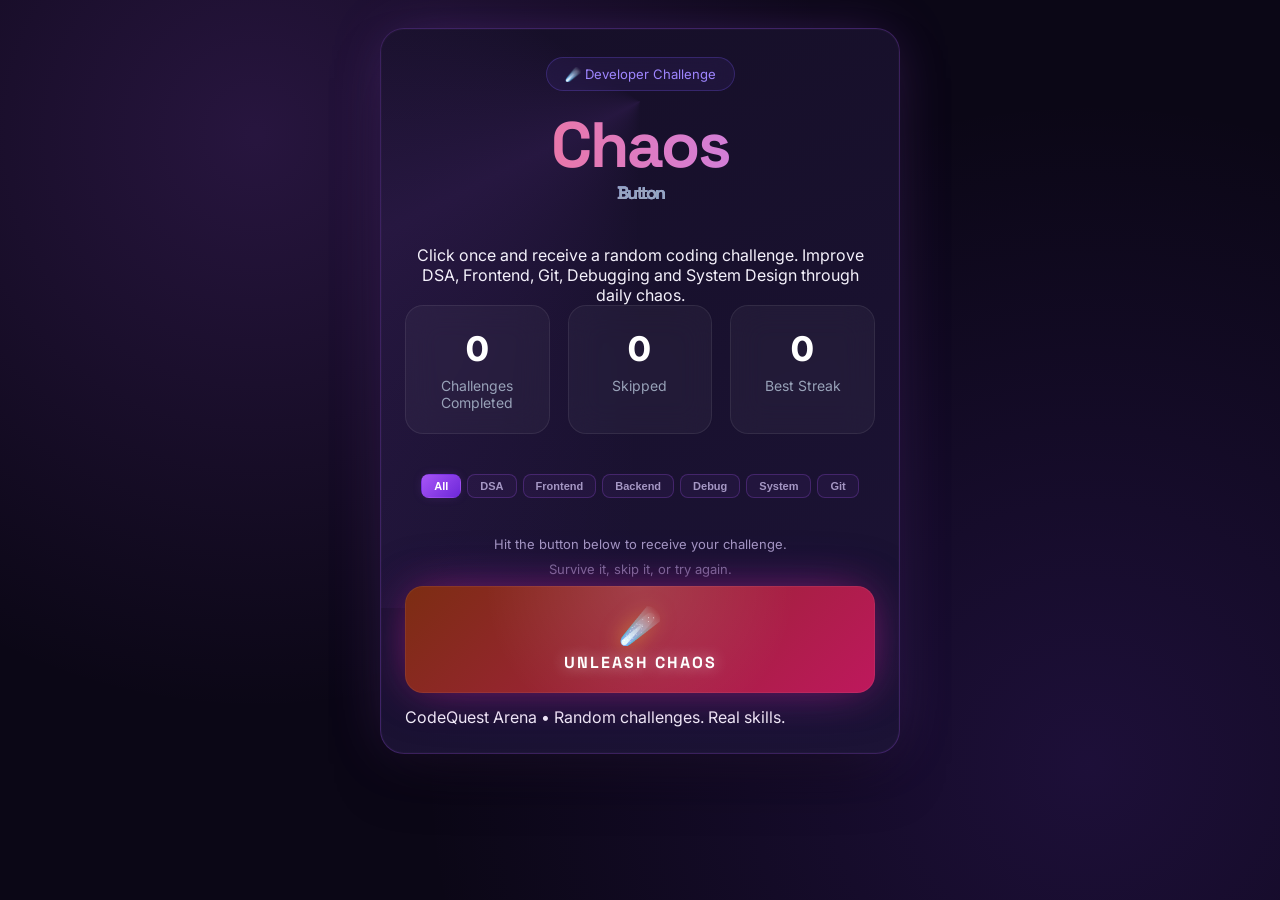
==== Developer-Lab/Chaos-Button/index.html @ 62a5e9c3 "Improve Chaos Button gameplay and UI" ====
<!DOCTYPE html>
<html lang="en">
<head>
  <meta charset="UTF-8">
  <meta name="viewport" content="width=device-width, initial-scale=1.0">
  <meta name="description" content="Chaos Button - Random coding challenges for developers">
  <title>Chaos Button · CodeQuest Arena</title>

  <link rel="preconnect" href="https://fonts.googleapis.com">
  <link rel="preconnect" href="https://fonts.gstatic.com" crossorigin>

  <link
    href="https://fonts.googleapis.com/css2?family=Space+Grotesk:wght@500;600;700&family=Inter:wght@400;500;600;700&family=JetBrains+Mono:wght@400;700&display=swap"
    rel="stylesheet"
  >

  <link rel="stylesheet" href="style.css">
</head>

<body>

  <main class="app">

    <section class="panel">

      <!-- HERO -->
      <header class="hero">

        <div class="hero-badge">
          <span>☄️ Developer Challenge</span>
        </div>

        <h1>
          Chaos
          <span>Button</span>
        </h1>

        <p class="hero-subtitle">
          Click once and receive a random coding challenge.
          Improve DSA, Frontend, Git, Debugging and System Design
          through daily chaos.
        </p>

        <!-- STATS -->
        <div class="hero-stats">

          <div class="stat-card">
            <div class="stat-number" id="survivedStat">0</div>
            <div class="stat-text">
              Challenges Completed
            </div>
          </div>

          <div class="stat-card">
            <div class="stat-number" id="skippedStat">0</div>
            <div class="stat-text">
              Skipped
            </div>
          </div>

          <div class="stat-card">
            <div class="stat-number" id="streakStat">0</div>
            <div class="stat-text">
              Best Streak
            </div>
          </div>

        </div>

      </header>

      <!-- CATEGORY FILTER -->
      <section class="filters" aria-label="Challenge categories">

        <div class="filter-row" id="filterRow">

          <button
            class="filter-btn active"
            data-cat="all"
            type="button"
          >
            All
          </button>

          <button
            class="filter-btn"
            data-cat="dsa"
            type="button"
          >
            DSA
          </button>

          <button
            class="filter-btn"
            data-cat="frontend"
            type="button"
          >
            Frontend
          </button>

          <button
            class="filter-btn"
            data-cat="backend"
            type="button"
          >
            Backend
          </button>

          <button
            class="filter-btn"
            data-cat="debug"
            type="button"
          >
            Debug
          </button>

          <button
            class="filter-btn"
            data-cat="system"
            type="button"
          >
            System
          </button>

          <button
            class="filter-btn"
            data-cat="git"
            type="button"
          >
            Git
          </button>

        </div>

      </section>

      <!-- CHALLENGE CARD -->
      <section
        class="challenge-card hidden"
        id="challengeCard"
        aria-live="polite"
      >

        <div class="card-top">

          <span
            class="cat-badge"
            id="catBadge"
          >
            DSA
          </span>

          <div class="difficulty">

            <div class="diff-dots-row">

              <span class="diff-dot" id="d1"></span>
              <span class="diff-dot" id="d2"></span>
              <span class="diff-dot" id="d3"></span>

              <span
                class="diff-label"
                id="diffLabel"
              >
                Easy
              </span>

            </div>

          </div>

        </div>

        <p
          class="challenge-text"
          id="challengeText"
        >
          Your challenge will appear here.
        </p>

        <!-- CARD FOOTER -->
        <div class="challenge-footer">

          <span
            class="timer-display hidden"
            id="timerDisplay"
          >
            ⏱
            <span id="timerCount">30</span>s
          </span>

          <div class="card-actions">

            <button
              class="icon-btn"
              id="copyBtn"
              type="button"
              title="Copy challenge"
              aria-label="Copy challenge"
            >
              📋
            </button>

            <button
              class="icon-btn"
              id="timerToggleBtn"
              type="button"
              title="Start timer"
              aria-label="Start timer"
            >
              ⏱
            </button>

          </div>

        </div>

      </section>

      <!-- IDLE MESSAGE -->
      <div
        class="idle-hint-box"
        id="idleHint"
      >

        <p>
          Hit the button below to receive your challenge.
        </p>

        <p class="hint-sub">
          Survive it, skip it, or try again.
        </p>

      </div>

      <!-- CHAOS BUTTON -->
      <button
        class="chaos-btn"
        id="chaosBtn"
        type="button"
      >

        <span class="chaos-icon">
          ☄️
        </span>

        <span class="chaos-label">
          UNLEASH CHAOS
        </span>

      </button>

      <!-- OUTCOME BUTTONS -->
      <div
        class="outcome-row hidden"
        id="outcomeRow"
      >

        <button
          class="outcome-btn survive"
          id="surviveBtn"
          type="button"
        >
          ✅ Survived
        </button>

        <button
          class="outcome-btn retry"
          id="retryBtn"
          type="button"
        >
          🔄 Try Again
        </button>

        <button
          class="outcome-btn skip"
          id="skipBtn"
          type="button"
        >
          💀 Too Scary
        </button>

      </div>

      <!-- HISTORY -->
      <section
        class="history-section hidden"
        id="historySection"
      >

        <p class="history-label">
          Recent Chaos
        </p>

        <div
          class="history-list"
          id="historyList"
        ></div>

      </section>

      <!-- FOOTER -->
      <footer class="chaos-footer">

        <span>
          CodeQuest Arena
        </span>

        <span>•</span>

        <span>
          Random challenges. Real skills.
        </span>

      </footer>

    </section>

  </main>

  <script src="script.js"></script>

</body>
</html>
---- Developer-Lab/Chaos-Button/style.css ----
:root {
  --bg-deep: #0b0716;
  --bg-card: #160f28;
  --bg-card-2: #1c1336;
  --purple: #a855f7;
  --purple-bright: #c084fc;
  --purple-dim: #6d28d9;
  --violet-glow: rgba(168, 85, 247, 0.35);
  --text-main: #f4f1fb;
  --text-muted: #a597c4;
  --border: rgba(168, 85, 247, 0.25);

  --match: #34d399;
  --danger: #fb7185;
  --amber: #fbbf24;

  /* category colors */
  --cat-dsa:      #818cf8; --cat-dsa-bg:      rgba(129,140,248,0.14);
  --cat-frontend: #c084fc; --cat-frontend-bg: rgba(192,132,252,0.14);
  --cat-backend:  #67e8f9; --cat-backend-bg:  rgba(103,232,249,0.12);
  --cat-debug:    #fb7185; --cat-debug-bg:    rgba(251,113,133,0.14);
  --cat-system:   #fbbf24; --cat-system-bg:   rgba(251,191,36,0.13);
  --cat-git:      #34d399; --cat-git-bg:      rgba(52,211,153,0.13);

  /* difficulty */
  --easy-col: #34d399;
  --med-col:  #fbbf24;
  --hard-col: #fb7185;
}

* { box-sizing: border-box; margin: 0; padding: 0; }

body {
  min-height: 100vh;
  background:
    radial-gradient(circle at 20% 15%, rgba(168,85,247,0.18), transparent 45%),
    radial-gradient(circle at 85% 85%, rgba(124,58,237,0.16), transparent 50%),
    var(--bg-deep);
  font-family: 'Inter', sans-serif;
  color: var(--text-main);
  display: flex;
  align-items: flex-start;
  justify-content: center;
  padding: 28px 20px 40px;
}

.app { width: 100%; max-width: 520px; }

.panel {
  background: linear-gradient(160deg, var(--bg-card) 0%, var(--bg-card-2) 100%);
  border: 1px solid var(--border);
  border-radius: 24px;
  padding: 28px 24px 26px;
  box-shadow:
    0 0 0 1px rgba(255,255,255,0.02) inset,
    0 30px 60px -20px rgba(0,0,0,0.6),
    0 0 60px -15px var(--violet-glow);
  position: relative;
  overflow: hidden;
}

.panel::before {
  content: "";
  position: absolute;
  top: -60%; left: -20%;
  width: 140%; height: 140%;
  background: conic-gradient(from 180deg, transparent, var(--violet-glow), transparent 35%);
  animation: spin 16s linear infinite;
  opacity: 0.3;
  pointer-events: none;
}

@keyframes spin { to { transform: rotate(360deg); } }

/* ── HEADER ── */
header { text-align: center; margin-bottom: 16px; position: relative; z-index: 1; }

h1 {
  font-family: 'Space Grotesk', sans-serif;
  font-size: 24px;
  background: linear-gradient(90deg, #fb7185, var(--purple-bright), var(--amber));
  -webkit-background-clip: text;
  background-clip: text;
  color: transparent;
  background-size: 200% auto;
  animation: shimmer 3s ease-in-out infinite;
  margin-bottom: 5px;
}

@keyframes shimmer {
  0%, 100% { background-position: 0% 50%; }
  50% { background-position: 100% 50%; }
}

.hero{
    text-align:center;
    margin-bottom:40px;
}

.hero-badge{
    display:inline-flex;
    padding:8px 18px;
    border:1px solid rgba(124,92,255,.25);
    border-radius:999px;
    background:rgba(124,92,255,.08);
    color:#9f86ff;
    font-size:.82rem;
    margin-bottom:22px;
    -webkit-backdrop-filter:blur(12px);
    backdrop-filter:blur(12px);
}

.hero h1{
    font-size:64px;
    line-height:1;
    font-weight:800;
    margin-bottom:16px;
    letter-spacing:-2px;
}

.hero h1 span{
    display:block;
    background:linear-gradient(90deg,#7c5cff,#26ffd4);
    -webkit-background-clip:text;
    background-clip:text;
    width:min(700px,90%);
    margin:auto;
    color:#9aa4bf;
    font-size:18px;
    line-height:1.8;
    margin-bottom:36px;
}

.hero-stats{
    display:grid;
    grid-template-columns:repeat(3,1fr);
    gap:18px;
}

.stat-card{

    background:rgba(255,255,255,.04);

    border:1px solid rgba(255,255,255,.08);

    border-radius:18px;

    padding:22px;

    -webkit-backdrop-filter: blur(16px);
    backdrop-filter: blur(16px);

    transition:.3s;
}

.stat-card:hover{

    transform:translateY(-6px);

    border-color:#7c5cff;

    box-shadow:0 0 30px rgba(124,92,255,.2);

}

.stat-number{

    font-size:34px;

    font-weight:800;

    color:#fff;

    margin-bottom:8px;

}

.stat-text{

    color:#98a2b8;

    font-size:14px;

}

/* ── FILTER ROW ── */
.filter-row {
  display: flex;
  justify-content: center;
  flex-wrap: wrap;
  gap: 6px;
  margin: 14px 0;
  position: relative;
  z-index: 1;
}

.filter-btn {
  background: rgba(168,85,247,0.06);
  border: 1px solid var(--border);
  color: var(--text-muted);
  font-size: 11px;
  font-weight: 600;
  padding: 5px 12px;
  border-radius: 8px;
  cursor: pointer;
  transition: all 0.18s;
}

.filter-btn:hover { border-color: var(--purple); color: var(--text-main); }

.filter-btn.active {
  background: linear-gradient(135deg, var(--purple), var(--purple-dim));
  border-color: transparent;
  color: white;
  box-shadow: 0 0 12px -4px var(--violet-glow);
}

/* ── CHALLENGE CARD ── */
.challenge-card {
  background: rgba(0,0,0,0.22);
  border: 1px solid var(--border);
  border-radius: 18px;
  padding: 20px;
  margin-bottom: 16px;
  position: relative;
  z-index: 1;
  animation: cardIn 0.35s cubic-bezier(.34,1.3,.64,1);
}

.challenge-card.hidden { display: none; }

@keyframes cardIn {
  0%  { opacity: 0; transform: translateY(-10px) scale(0.97); }
  100%{ opacity: 1; transform: translateY(0) scale(1); }
}

.challenge-card.quake { animation: quake 0.4s ease; }

@keyframes quake {
  0%   { transform: translate(0,0) rotate(0); }
  15%  { transform: translate(-6px,2px) rotate(-1deg); }
  30%  { transform: translate(6px,-2px) rotate(1deg); }
  45%  { transform: translate(-4px,1px) rotate(-0.5deg); }
  60%  { transform: translate(4px,-1px) rotate(0.5deg); }
  100% { transform: translate(0,0) rotate(0); }
}

.card-top {
  display: flex;
  align-items: center;
  justify-content: space-between;
  margin-bottom: 12px;
}

.cat-badge {
  font-family: 'JetBrains Mono', monospace;
  font-size: 11px;
  font-weight: 700;
  padding: 3px 10px;
  border-radius: 6px;
  letter-spacing: 0.4px;
}

.cat-dsa      { background: var(--cat-dsa-bg);      color: var(--cat-dsa); }
.cat-frontend { background: var(--cat-frontend-bg); color: var(--cat-frontend); }
.cat-backend  { background: var(--cat-backend-bg);  color: var(--cat-backend); }
.cat-debug    { background: var(--cat-debug-bg);    color: var(--cat-debug); }
.cat-system   { background: var(--cat-system-bg);   color: var(--cat-system); }
.cat-git      { background: var(--cat-git-bg);      color: var(--cat-git); }

.diff-dots-row {
  display: flex;
  align-items: center;
  gap: 5px;
}

.diff-dot {
  width: 9px;
  height: 9px;
  border-radius: 50%;
  background: rgba(255,255,255,0.1);
  border: 1px solid rgba(255,255,255,0.08);
  transition: background 0.2s, box-shadow 0.2s;
}

.diff-dot.lit-easy   { background: var(--easy-col); box-shadow: 0 0 8px var(--easy-col); }
.diff-dot.lit-med    { background: var(--med-col);  box-shadow: 0 0 8px var(--med-col); }
.diff-dot.lit-hard   { background: var(--hard-col); box-shadow: 0 0 8px var(--hard-col); }

.diff-label {
  font-size: 10px;
  font-weight: 700;
  text-transform: uppercase;
  letter-spacing: 0.5px;
  color: var(--text-muted);
}

.diff-label.easy { color: var(--easy-col); }
.diff-label.med  { color: var(--med-col); }
.diff-label.hard { color: var(--hard-col); }

.challenge-text {
  font-size: 15px;
  font-weight: 500;
  line-height: 1.65;
  color: var(--text-main);
  margin-bottom: 14px;
}

.challenge-footer {
  display: flex;
  align-items: center;
  justify-content: space-between;
}

.timer-display {
  font-family: 'JetBrains Mono', monospace;
  font-size: 13px;
  color: var(--amber);
  font-weight: 700;
}

.timer-display.hidden { display: none; }

.timer-display.urgent { color: var(--danger); animation: pulse-timer 0.6s ease infinite; }

@keyframes pulse-timer {
  0%, 100% { opacity: 1; }
  50% { opacity: 0.5; }
}

.card-actions { display: flex; gap: 8px; }

.icon-btn {
  background: rgba(168,85,247,0.08);
  border: 1px solid var(--border);
  color: var(--text-muted);
  width: 32px;
  height: 32px;
  border-radius: 8px;
  cursor: pointer;
  font-size: 14px;
  transition: all 0.15s;
  display: flex;
  align-items: center;
  justify-content: center;
}

.icon-btn:hover {
  border-color: var(--purple);
  background: rgba(168,85,247,0.16);
  color: var(--text-main);
}

/* ── IDLE HINT ── */
.idle-hint-box {
  text-align: center;
  padding: 22px 0 6px;
  position: relative;
  z-index: 1;
}

.idle-hint-box.hidden { display: none; }

.idle-hint-box p { color: var(--text-muted); font-size: 13px; line-height: 1.6; }
.hint-sub { font-size: 11px; margin-top: 4px; opacity: 0.7; }

/* ── THE CHAOS BUTTON ── */
.chaos-btn {
  display: flex;
  flex-direction: column;
  align-items: center;
  gap: 6px;
  width: 100%;
  background: linear-gradient(135deg, #7c2d12, #be185d, #6d28d9);
  background-size: 200% 200%;
  animation: gradShift 4s ease infinite;
  border: none;
  border-radius: 18px;
  padding: 20px 24px;
  cursor: pointer;
  position: relative;
  z-index: 1;
  margin-bottom: 14px;
  box-shadow:
    0 0 0 1px rgba(255,255,255,0.06) inset,
    0 0 40px -8px rgba(190,24,93,0.6),
    0 0 60px -16px rgba(109,40,217,0.5);
  transition: transform 0.15s, box-shadow 0.2s;
  overflow: hidden;
}

.chaos-btn::after {
  content: "";
  position: absolute;
  inset: 0;
  background: radial-gradient(circle at 50% 0%, rgba(255,255,255,0.12), transparent 60%);
  pointer-events: none;
}

@keyframes gradShift {
  0%   { background-position: 0% 50%; }
  50%  { background-position: 100% 50%; }
  100% { background-position: 0% 50%; }
}

.chaos-btn:hover {
  transform: translateY(-3px) scale(1.01);
  box-shadow:
    0 0 0 1px rgba(255,255,255,0.08) inset,
    0 0 55px -6px rgba(190,24,93,0.75),
    0 0 80px -14px rgba(109,40,217,0.65);
}

.chaos-btn:active { transform: translateY(0) scale(0.98); }

.chaos-icon {
  font-size: 34px;
  animation: orbit 3s ease-in-out infinite;
  filter: drop-shadow(0 0 10px rgba(251,191,36,0.6));
}

@keyframes orbit {
  0%,100% { transform: rotate(-8deg) scale(1); }
  50%      { transform: rotate(8deg) scale(1.12); }
}

.chaos-label {
  font-family: 'Space Grotesk', sans-serif;
  font-size: 16px;
  font-weight: 700;
  letter-spacing: 2px;
  color: white;
  text-shadow: 0 0 14px rgba(255,255,255,0.5);
}

/* ── OUTCOME ROW ── */
.outcome-row {
  display: grid;
  grid-template-columns: 1fr 1fr;
  gap: 10px;
  margin-bottom: 18px;
  position: relative;
  z-index: 1;
}

.outcome-row.hidden { display: none; }

.outcome-btn {
  border: none;
  border-radius: 12px;
  padding: 11px;
  font-size: 13px;
  font-weight: 700;
  cursor: pointer;
  transition: transform 0.15s, box-shadow 0.2s;
}

.outcome-btn.survive {
  background: rgba(52,211,153,0.15);
  color: var(--match);
  border: 1px solid rgba(52,211,153,0.35);
}

.outcome-btn.survive:hover {
  background: rgba(52,211,153,0.25);
  box-shadow: 0 0 20px -6px rgba(52,211,153,0.4);
  transform: translateY(-2px);
}

.outcome-btn.skip {
  background: rgba(251,113,133,0.1);
  color: var(--danger);
  border: 1px solid rgba(251,113,133,0.3);
}

.outcome-btn.skip:hover {
  background: rgba(251,113,133,0.18);
  box-shadow: 0 0 20px -6px rgba(251,113,133,0.35);
  transform: translateY(-2px);
}

/* ── HISTORY ── */
.history-section {
  position: relative;
  z-index: 1;
}

.history-section.hidden { display: none; }

.history-label {
  font-size: 10px;
  text-transform: uppercase;
  letter-spacing: 1px;
  color: var(--text-muted);
  font-weight: 600;
  margin-bottom: 8px;
}

.history-list { display: flex; flex-direction: column; gap: 6px; }

.history-item {
  display: flex;
  align-items: center;
  gap: 10px;
  background: rgba(0,0,0,0.15);
  border: 1px solid var(--border);
  border-radius: 10px;
  padding: 9px 12px;
  animation: fadeIn 0.2s ease;
}

@keyframes fadeIn {
  from { opacity: 0; transform: translateY(4px); }
  to   { opacity: 1; transform: translateY(0); }
}

.history-badge {
  font-family: 'JetBrains Mono', monospace;
  font-size: 10px;
  font-weight: 700;
  padding: 2px 7px;
  border-radius: 5px;
  flex-shrink: 0;
}

.history-text {
  font-size: 12px;
  color: var(--text-muted);
  flex: 1;
  line-height: 1.4;
  white-space: nowrap;
  overflow: hidden;
  text-overflow: ellipsis;
}

.history-outcome {
  font-size: 13px;
  flex-shrink: 0;
}

/* ── COPY TOAST ── */
.copy-toast {
  position: fixed;
  bottom: 24px;
  left: 50%;
  transform: translateX(-50%) translateY(60px);
  background: var(--bg-card);
  border: 1px solid var(--match);
  color: var(--match);
  font-size: 13px;
  font-weight: 600;
  padding: 9px 18px;
  border-radius: 999px;
  box-shadow: 0 0 20px -6px rgba(52,211,153,0.4);
  transition: transform 0.3s cubic-bezier(.34,1.56,.64,1), opacity 0.3s;
  opacity: 0;
  pointer-events: none;
  z-index: 200;
}

.copy-toast.show {
  transform: translateX(-50%) translateY(0);
  opacity: 1;
}

@media (max-width: 380px) {
  h1 { font-size: 20px; }
  .chaos-label { font-size: 14px; }
  .challenge-text { font-size: 14px; }
}

/* =========================================================
   CHAOS BUTTON - PLAYABILITY UI
   ========================================================= */

.outcome-row {
  display: flex;
  justify-content: center;
  align-items: center;
  gap: 12px;
  flex-wrap: wrap;
  margin-top: 22px;
}

.outcome-btn {
  border: 1px solid rgba(255,255,255,.12);
  border-radius: 12px;
  padding: 11px 18px;
  color: #fff;
  font-family: "Space Grotesk", sans-serif;
  font-weight: 700;
  cursor: pointer;
  transition: .25s ease;
  background: rgba(255,255,255,.06);
}

.outcome-btn:hover {
  transform: translateY(-2px);
}

.outcome-btn.survive {
  background: linear-gradient(135deg, #059669, #10b981);
}

.outcome-btn.retry {
  background: linear-gradient(135deg, #7c3aed, #9333ea);
}

.outcome-btn.skip {
  background: linear-gradient(135deg, #be123c, #e11d48);
}

.chaos-btn.pulse {
  animation: chaosPulse .5s ease;
}

@keyframes chaosPulse {
  0% {
    transform: scale(1);
  }

  50% {
    transform: scale(1.035);
  }

  100% {
    transform: scale(1);
  }
}

.history-section {
  margin-top: 28px;
}

.history-label {
  margin-bottom: 12px;
  color: #aaa3c7;
  font-size: .8rem;
  font-weight: 700;
  text-transform: uppercase;
  letter-spacing: .08em;
}

.history-list {
  display: flex;
  flex-direction: column;
  gap: 8px;
}

.history-item {
  display: flex;
  align-items: center;
  gap: 12px;
  padding: 12px 14px;
  border: 1px solid rgba(255,255,255,.08);
  border-radius: 12px;
  background: rgba(255,255,255,.035);
}

.history-icon {
  font-size: 1.1rem;
}

.history-content {
  display: flex;
  flex-direction: column;
  gap: 3px;
  min-width: 0;
}

.history-content strong {
  color: #b78cff;
  font-size: .78rem;
}

.history-content span {
  color: #b5afc8;
  font-size: .78rem;
  overflow: hidden;
  text-overflow: ellipsis;
  white-space: nowrap;
}

.chaos-feedback {
  position: fixed;
  left: 50%;
  bottom: 28px;
  transform: translate(-50%, 30px);
  opacity: 0;
  pointer-events: none;
  z-index: 9999;

  padding: 12px 20px;
  border: 1px solid rgba(167,139,250,.35);
  border-radius: 999px;

  background: rgba(20,14,38,.94);
  color: #fff;

  font-family: "Space Grotesk", sans-serif;
  font-weight: 700;

  box-shadow:
    0 12px 40px rgba(0,0,0,.4),
    0 0 30px rgba(139,92,246,.2);

  transition:
    opacity .25s ease,
    transform .25s ease;
}

.chaos-feedback.show {
  opacity: 1;
  transform: translate(-50%, 0);
}

.hidden {
  display: none !important;
}

@media (max-width: 600px) {

  .outcome-row {
    flex-direction: column;
    width: 100%;
  }

  .outcome-btn {
    width: 100%;
  }

  .history-content span {
    white-space: normal;
  }

}
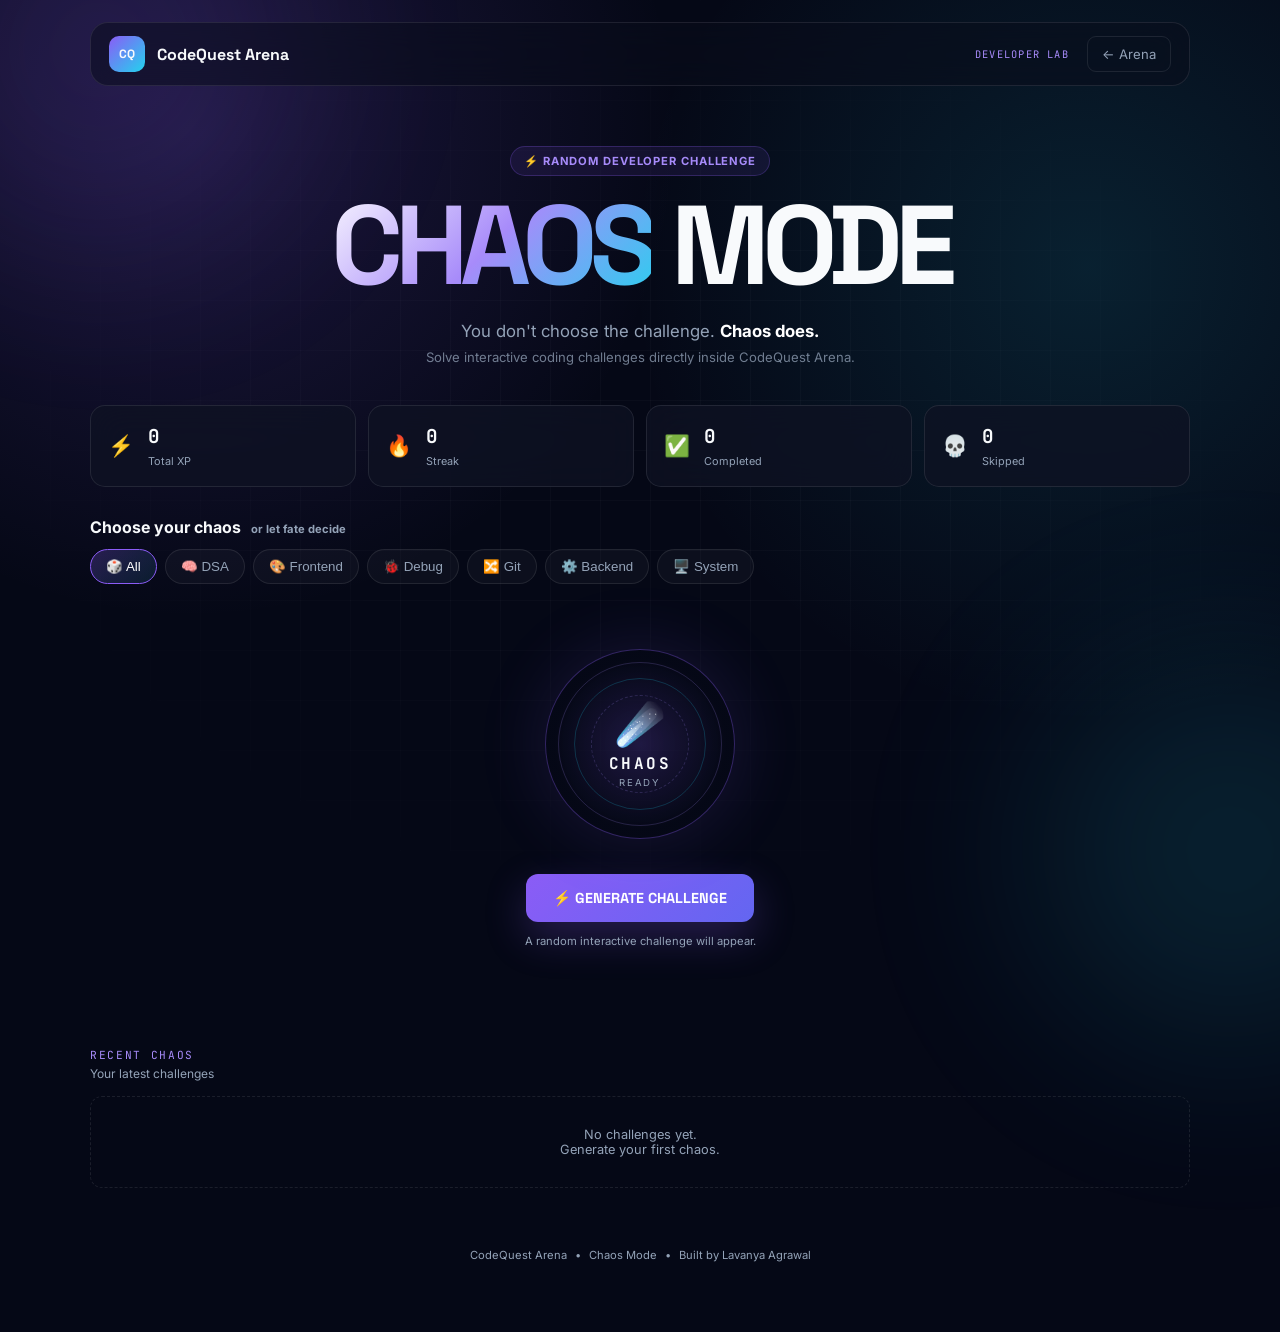
==== commit 583bab5c: "Redesign Chaos Mode as interactive developer challenge game" ====
--- a/Developer-Lab/Chaos-Button/index.html
+++ b/Developer-Lab/Chaos-Button/index.html
@@ -3,322 +3,264 @@
 <head>
   <meta charset="UTF-8">
   <meta name="viewport" content="width=device-width, initial-scale=1.0">
-  <meta name="description" content="Chaos Button - Random coding challenges for developers">
-  <title>Chaos Button · CodeQuest Arena</title>
+
+  <title>Chaos Mode | CodeQuest Arena</title>
 
   <link rel="preconnect" href="https://fonts.googleapis.com">
   <link rel="preconnect" href="https://fonts.gstatic.com" crossorigin>
-
-  <link
-    href="https://fonts.googleapis.com/css2?family=Space+Grotesk:wght@500;600;700&family=Inter:wght@400;500;600;700&family=JetBrains+Mono:wght@400;700&display=swap"
-    rel="stylesheet"
-  >
+  <link href="https://fonts.googleapis.com/css2?family=Inter:wght@400;500;600;700;800&family=Space+Grotesk:wght@500;600;700&family=JetBrains+Mono:wght@400;600;700&display=swap" rel="stylesheet">
 
   <link rel="stylesheet" href="style.css">
 </head>
 
 <body>
 
+  <div class="background-grid"></div>
+  <div class="glow glow-purple"></div>
+  <div class="glow glow-cyan"></div>
+
   <main class="app">
 
-    <section class="panel">
-
-      <!-- HERO -->
-      <header class="hero">
-
-        <div class="hero-badge">
-          <span>☄️ Developer Challenge</span>
-        </div>
-
-        <h1>
-          Chaos
-          <span>Button</span>
-        </h1>
-
-        <p class="hero-subtitle">
-          Click once and receive a random coding challenge.
-          Improve DSA, Frontend, Git, Debugging and System Design
-          through daily chaos.
-        </p>
-
-        <!-- STATS -->
-        <div class="hero-stats">
-
-          <div class="stat-card">
-            <div class="stat-number" id="survivedStat">0</div>
-            <div class="stat-text">
-              Challenges Completed
-            </div>
+    <!-- NAVBAR -->
+    <nav class="navbar">
+
+      <a href="../../index.html" class="brand">
+        <span class="brand-icon">CQ</span>
+        <span>CodeQuest Arena</span>
+      </a>
+
+      <div class="nav-right">
+        <span class="mode-label">DEVELOPER LAB</span>
+
+        <a href="../../index.html" class="back-btn">
+          ← Arena
+        </a>
+      </div>
+
+    </nav>
+
+    <!-- HERO -->
+    <section class="hero">
+
+      <div class="badge">
+        ⚡ RANDOM DEVELOPER CHALLENGE
+      </div>
+
+      <h1>
+        <span>CHAOS</span> MODE
+      </h1>
+
+      <p>
+        You don't choose the challenge.
+        <strong>Chaos does.</strong>
+      </p>
+
+      <p class="hero-subtitle">
+        Solve interactive coding challenges directly inside CodeQuest Arena.
+      </p>
+
+    </section>
+
+    <!-- PLAYER STATS -->
+    <section class="stats">
+
+      <div class="stat-card">
+        <span class="stat-icon">⚡</span>
+        <div>
+          <strong id="xpStat">0</strong>
+          <small>Total XP</small>
+        </div>
+      </div>
+
+      <div class="stat-card">
+        <span class="stat-icon">🔥</span>
+        <div>
+          <strong id="streakStat">0</strong>
+          <small>Streak</small>
+        </div>
+      </div>
+
+      <div class="stat-card">
+        <span class="stat-icon">✅</span>
+        <div>
+          <strong id="completedStat">0</strong>
+          <small>Completed</small>
+        </div>
+      </div>
+
+      <div class="stat-card">
+        <span class="stat-icon">💀</span>
+        <div>
+          <strong id="skippedStat">0</strong>
+          <small>Skipped</small>
+        </div>
+      </div>
+
+    </section>
+
+    <!-- CONTROLS -->
+    <section class="controls">
+
+      <div class="control-title">
+        <span>Choose your chaos</span>
+        <small>or let fate decide</small>
+      </div>
+
+      <div class="category-row" id="categoryRow">
+
+        <button class="category-btn active" data-category="all">
+          🎲 All
+        </button>
+
+        <button class="category-btn" data-category="dsa">
+          🧠 DSA
+        </button>
+
+        <button class="category-btn" data-category="frontend">
+          🎨 Frontend
+        </button>
+
+        <button class="category-btn" data-category="debug">
+          🐞 Debug
+        </button>
+
+        <button class="category-btn" data-category="git">
+          🔀 Git
+        </button>
+
+        <button class="category-btn" data-category="backend">
+          ⚙️ Backend
+        </button>
+
+        <button class="category-btn" data-category="system">
+          🖥️ System
+        </button>
+
+      </div>
+
+    </section>
+
+    <!-- CHAOS CORE -->
+    <section class="chaos-area">
+
+      <div class="chaos-core" id="chaosCore">
+
+        <div class="core-ring ring-one"></div>
+        <div class="core-ring ring-two"></div>
+        <div class="core-ring ring-three"></div>
+
+        <div class="core-content">
+          <span class="core-icon">☄️</span>
+          <span class="core-text">CHAOS</span>
+          <small>READY</small>
+        </div>
+
+      </div>
+
+      <button class="generate-btn" id="generateBtn">
+        <span>⚡</span>
+        GENERATE CHALLENGE
+      </button>
+
+      <p class="generate-hint">
+        A random interactive challenge will appear.
+      </p>
+
+    </section>
+
+    <!-- CHALLENGE -->
+    <section class="challenge-section hidden" id="challengeSection">
+
+      <div class="challenge-card">
+
+        <!-- CARD HEADER -->
+        <div class="challenge-header">
+
+          <div>
+            <span class="category-badge" id="categoryBadge">
+              DSA
+            </span>
+
+            <span class="difficulty-badge" id="difficultyBadge">
+              EASY
+            </span>
           </div>
 
-          <div class="stat-card">
-            <div class="stat-number" id="skippedStat">0</div>
-            <div class="stat-text">
-              Skipped
-            </div>
+          <div class="challenge-meta">
+            <span id="xpReward">+25 XP</span>
+            <span id="timerDisplay">⏱ 45s</span>
           </div>
 
-          <div class="stat-card">
-            <div class="stat-number" id="streakStat">0</div>
-            <div class="stat-text">
-              Best Streak
-            </div>
-          </div>
-
-        </div>
-
-      </header>
-
-      <!-- CATEGORY FILTER -->
-      <section class="filters" aria-label="Challenge categories">
-
-        <div class="filter-row" id="filterRow">
-
-          <button
-            class="filter-btn active"
-            data-cat="all"
-            type="button"
-          >
-            All
-          </button>
-
-          <button
-            class="filter-btn"
-            data-cat="dsa"
-            type="button"
-          >
-            DSA
-          </button>
-
-          <button
-            class="filter-btn"
-            data-cat="frontend"
-            type="button"
-          >
-            Frontend
-          </button>
-
-          <button
-            class="filter-btn"
-            data-cat="backend"
-            type="button"
-          >
-            Backend
-          </button>
-
-          <button
-            class="filter-btn"
-            data-cat="debug"
-            type="button"
-          >
-            Debug
-          </button>
-
-          <button
-            class="filter-btn"
-            data-cat="system"
-            type="button"
-          >
-            System
-          </button>
-
-          <button
-            class="filter-btn"
-            data-cat="git"
-            type="button"
-          >
-            Git
-          </button>
-
-        </div>
-
-      </section>
-
-      <!-- CHALLENGE CARD -->
-      <section
-        class="challenge-card hidden"
-        id="challengeCard"
-        aria-live="polite"
-      >
-
-        <div class="card-top">
-
-          <span
-            class="cat-badge"
-            id="catBadge"
-          >
-            DSA
-          </span>
-
-          <div class="difficulty">
-
-            <div class="diff-dots-row">
-
-              <span class="diff-dot" id="d1"></span>
-              <span class="diff-dot" id="d2"></span>
-              <span class="diff-dot" id="d3"></span>
-
-              <span
-                class="diff-label"
-                id="diffLabel"
-              >
-                Easy
-              </span>
-
-            </div>
-
-          </div>
-
-        </div>
-
-        <p
-          class="challenge-text"
-          id="challengeText"
-        >
+        </div>
+
+        <!-- TITLE -->
+        <h2 id="challengeTitle">
+          Challenge
+        </h2>
+
+        <!-- DESCRIPTION -->
+        <p class="challenge-description" id="challengeDescription">
           Your challenge will appear here.
         </p>
 
-        <!-- CARD FOOTER -->
-        <div class="challenge-footer">
-
-          <span
-            class="timer-display hidden"
-            id="timerDisplay"
-          >
-            ⏱
-            <span id="timerCount">30</span>s
-          </span>
-
-          <div class="card-actions">
-
-            <button
-              class="icon-btn"
-              id="copyBtn"
-              type="button"
-              title="Copy challenge"
-              aria-label="Copy challenge"
-            >
-              📋
-            </button>
-
-            <button
-              class="icon-btn"
-              id="timerToggleBtn"
-              type="button"
-              title="Start timer"
-              aria-label="Start timer"
-            >
-              ⏱
-            </button>
-
-          </div>
-
-        </div>
-
-      </section>
-
-      <!-- IDLE MESSAGE -->
-      <div
-        class="idle-hint-box"
-        id="idleHint"
-      >
-
-        <p>
-          Hit the button below to receive your challenge.
-        </p>
-
-        <p class="hint-sub">
-          Survive it, skip it, or try again.
-        </p>
-
-      </div>
-
-      <!-- CHAOS BUTTON -->
-      <button
-        class="chaos-btn"
-        id="chaosBtn"
-        type="button"
-      >
-
-        <span class="chaos-icon">
-          ☄️
-        </span>
-
-        <span class="chaos-label">
-          UNLEASH CHAOS
-        </span>
-
-      </button>
-
-      <!-- OUTCOME BUTTONS -->
-      <div
-        class="outcome-row hidden"
-        id="outcomeRow"
-      >
-
-        <button
-          class="outcome-btn survive"
-          id="surviveBtn"
-          type="button"
-        >
-          ✅ Survived
-        </button>
-
-        <button
-          class="outcome-btn retry"
-          id="retryBtn"
-          type="button"
-        >
-          🔄 Try Again
-        </button>
-
-        <button
-          class="outcome-btn skip"
-          id="skipBtn"
-          type="button"
-        >
-          💀 Too Scary
-        </button>
-
-      </div>
-
-      <!-- HISTORY -->
-      <section
-        class="history-section hidden"
-        id="historySection"
-      >
-
-        <p class="history-label">
-          Recent Chaos
-        </p>
-
-        <div
-          class="history-list"
-          id="historyList"
-        ></div>
-
-      </section>
-
-      <!-- FOOTER -->
-      <footer class="chaos-footer">
-
-        <span>
-          CodeQuest Arena
-        </span>
-
-        <span>•</span>
-
-        <span>
-          Random challenges. Real skills.
-        </span>
-
-      </footer>
-
-    </section>
+        <!-- INTERACTIVE AREA -->
+        <div class="challenge-workspace" id="challengeWorkspace">
+        </div>
+
+        <!-- RESULT -->
+        <div class="result-message hidden" id="resultMessage">
+        </div>
+
+        <!-- ACTIONS -->
+        <div class="challenge-actions">
+
+          <button class="submit-btn" id="submitBtn">
+            ✓ Submit Answer
+          </button>
+
+          <button class="skip-btn" id="skipBtn">
+            Skip →
+          </button>
+
+        </div>
+
+      </div>
+
+    </section>
+
+    <!-- RECENT -->
+    <section class="recent-section">
+
+      <div class="section-heading">
+        <div>
+          <span>RECENT CHAOS</span>
+          <small>Your latest challenges</small>
+        </div>
+      </div>
+
+      <div class="recent-list" id="recentList">
+
+        <div class="empty-state">
+          No challenges yet.
+          <br>
+          Generate your first chaos.
+        </div>
+
+      </div>
+
+    </section>
+
+    <footer>
+      <span>CodeQuest Arena</span>
+      <span>•</span>
+      <span>Chaos Mode</span>
+      <span>•</span>
+      <span>Built by Lavanya Agrawal</span>
+    </footer>
 
   </main>
 
   <script src="script.js"></script>
 
 </body>
-</html>
+</html>
--- a/Developer-Lab/Chaos-Button/style.css
+++ b/Developer-Lab/Chaos-Button/style.css
@@ -1,737 +1,1078 @@
 :root {
-  --bg-deep: #0b0716;
-  --bg-card: #160f28;
-  --bg-card-2: #1c1336;
-  --purple: #a855f7;
-  --purple-bright: #c084fc;
-  --purple-dim: #6d28d9;
-  --violet-glow: rgba(168, 85, 247, 0.35);
-  --text-main: #f4f1fb;
-  --text-muted: #a597c4;
-  --border: rgba(168, 85, 247, 0.25);
-
-  --match: #34d399;
-  --danger: #fb7185;
-  --amber: #fbbf24;
-
-  /* category colors */
-  --cat-dsa:      #818cf8; --cat-dsa-bg:      rgba(129,140,248,0.14);
-  --cat-frontend: #c084fc; --cat-frontend-bg: rgba(192,132,252,0.14);
-  --cat-backend:  #67e8f9; --cat-backend-bg:  rgba(103,232,249,0.12);
-  --cat-debug:    #fb7185; --cat-debug-bg:    rgba(251,113,133,0.14);
-  --cat-system:   #fbbf24; --cat-system-bg:   rgba(251,191,36,0.13);
-  --cat-git:      #34d399; --cat-git-bg:      rgba(52,211,153,0.13);
-
-  /* difficulty */
-  --easy-col: #34d399;
-  --med-col:  #fbbf24;
-  --hard-col: #fb7185;
-}
-
-* { box-sizing: border-box; margin: 0; padding: 0; }
+  --bg: #050816;
+  --surface: rgba(15, 18, 35, 0.78);
+  --surface-2: rgba(25, 29, 52, 0.85);
+
+  --purple: #8b5cf6;
+  --purple-light: #a78bfa;
+  --cyan: #22d3ee;
+  --green: #34d399;
+  --red: #fb7185;
+  --yellow: #facc15;
+
+  --text: #f8fafc;
+  --muted: #94a3b8;
+
+  --border: rgba(255, 255, 255, 0.09);
+
+  --shadow:
+    0 25px 70px rgba(0, 0, 0, 0.45);
+
+  --transition:
+    0.25s cubic-bezier(.2,.8,.2,1);
+}
+
+* {
+  box-sizing: border-box;
+  margin: 0;
+  padding: 0;
+}
+
+html {
+  scroll-behavior: smooth;
+}
 
 body {
   min-height: 100vh;
-  background:
-    radial-gradient(circle at 20% 15%, rgba(168,85,247,0.18), transparent 45%),
-    radial-gradient(circle at 85% 85%, rgba(124,58,237,0.16), transparent 50%),
-    var(--bg-deep);
-  font-family: 'Inter', sans-serif;
-  color: var(--text-main);
-  display: flex;
-  align-items: flex-start;
-  justify-content: center;
-  padding: 28px 20px 40px;
-}
-
-.app { width: 100%; max-width: 520px; }
-
-.panel {
-  background: linear-gradient(160deg, var(--bg-card) 0%, var(--bg-card-2) 100%);
+
+  background:
+    radial-gradient(
+      circle at 15% 10%,
+      rgba(139, 92, 246, .18),
+      transparent 30%
+    ),
+    radial-gradient(
+      circle at 85% 20%,
+      rgba(34, 211, 238, .12),
+      transparent 30%
+    ),
+    var(--bg);
+
+  color: var(--text);
+
+  font-family: "Inter", sans-serif;
+
+  overflow-x: hidden;
+}
+
+/* BACKGROUND */
+
+.background-grid {
+  position: fixed;
+  inset: 0;
+
+  pointer-events: none;
+
+  background-image:
+    linear-gradient(
+      rgba(255,255,255,.025) 1px,
+      transparent 1px
+    ),
+    linear-gradient(
+      90deg,
+      rgba(255,255,255,.025) 1px,
+      transparent 1px
+    );
+
+  background-size: 50px 50px;
+
+  mask-image:
+    radial-gradient(
+      ellipse at center,
+      black 25%,
+      transparent 80%
+    );
+
+  z-index: -2;
+}
+
+.glow {
+  position: fixed;
+
+  width: 400px;
+  height: 400px;
+
+  border-radius: 50%;
+
+  filter: blur(100px);
+
+  pointer-events: none;
+
+  opacity: .12;
+
+  z-index: -1;
+}
+
+.glow-purple {
+  background: var(--purple);
+
+  top: -150px;
+  left: -100px;
+}
+
+.glow-cyan {
+  background: var(--cyan);
+
+  right: -150px;
+  bottom: -150px;
+}
+
+/* APP */
+
+.app {
+  width: min(1100px, calc(100% - 32px));
+
+  margin: auto;
+
+  padding:
+    22px 0
+    70px;
+}
+
+/* NAVBAR */
+
+.navbar {
+  height: 64px;
+
+  display: flex;
+  align-items: center;
+  justify-content: space-between;
+
+  margin-bottom: 60px;
+
+  padding: 0 18px;
+
   border: 1px solid var(--border);
-  border-radius: 24px;
-  padding: 28px 24px 26px;
-  box-shadow:
-    0 0 0 1px rgba(255,255,255,0.02) inset,
-    0 30px 60px -20px rgba(0,0,0,0.6),
-    0 0 60px -15px var(--violet-glow);
-  position: relative;
-  overflow: hidden;
-}
-
-.panel::before {
-  content: "";
-  position: absolute;
-  top: -60%; left: -20%;
-  width: 140%; height: 140%;
-  background: conic-gradient(from 180deg, transparent, var(--violet-glow), transparent 35%);
-  animation: spin 16s linear infinite;
-  opacity: 0.3;
-  pointer-events: none;
-}
-
-@keyframes spin { to { transform: rotate(360deg); } }
-
-/* ── HEADER ── */
-header { text-align: center; margin-bottom: 16px; position: relative; z-index: 1; }
-
-h1 {
-  font-family: 'Space Grotesk', sans-serif;
-  font-size: 24px;
-  background: linear-gradient(90deg, #fb7185, var(--purple-bright), var(--amber));
+
+  background: rgba(10, 13, 28, .55);
+
+  backdrop-filter: blur(18px);
+
+  border-radius: 18px;
+}
+
+.brand {
+  display: flex;
+  align-items: center;
+  gap: 12px;
+
+  color: var(--text);
+
+  text-decoration: none;
+
+  font-family: "Space Grotesk";
+  font-weight: 700;
+}
+
+.brand-icon {
+  width: 36px;
+  height: 36px;
+
+  display: grid;
+  place-items: center;
+
+  border-radius: 10px;
+
+  background:
+    linear-gradient(
+      135deg,
+      var(--purple),
+      var(--cyan)
+    );
+
+  font-size: .75rem;
+}
+
+.nav-right {
+  display: flex;
+  align-items: center;
+  gap: 18px;
+}
+
+.mode-label {
+  color: var(--purple-light);
+
+  font-family: "JetBrains Mono";
+
+  font-size: .65rem;
+
+  letter-spacing: .12em;
+}
+
+.back-btn {
+  color: var(--muted);
+
+  text-decoration: none;
+
+  font-size: .82rem;
+
+  padding: 9px 14px;
+
+  border: 1px solid var(--border);
+
+  border-radius: 9px;
+
+  transition: var(--transition);
+}
+
+.back-btn:hover {
+  color: white;
+
+  border-color: var(--purple);
+}
+
+/* HERO */
+
+.hero {
+  text-align: center;
+
+  max-width: 750px;
+
+  margin:
+    0 auto
+    40px;
+}
+
+.badge {
+  display: inline-flex;
+
+  padding: 7px 13px;
+
+  border-radius: 99px;
+
+  background: rgba(139, 92, 246, .1);
+
+  border: 1px solid rgba(139, 92, 246, .25);
+
+  color: var(--purple-light);
+
+  font-size: .7rem;
+
+  font-weight: 700;
+
+  letter-spacing: .08em;
+}
+
+.hero h1 {
+  margin-top: 20px;
+
+  font-family: "Space Grotesk";
+
+  font-size:
+    clamp(3.5rem, 10vw, 7rem);
+
+  line-height: .9;
+
+  letter-spacing: -.07em;
+}
+
+.hero h1 span {
+  background:
+    linear-gradient(
+      135deg,
+      #fff,
+      var(--purple-light),
+      var(--cyan)
+    );
+
   -webkit-background-clip: text;
   background-clip: text;
+
   color: transparent;
-  background-size: 200% auto;
-  animation: shimmer 3s ease-in-out infinite;
-  margin-bottom: 5px;
-}
-
-@keyframes shimmer {
-  0%, 100% { background-position: 0% 50%; }
-  50% { background-position: 100% 50%; }
-}
-
-.hero{
-    text-align:center;
-    margin-bottom:40px;
-}
-
-.hero-badge{
-    display:inline-flex;
-    padding:8px 18px;
-    border:1px solid rgba(124,92,255,.25);
-    border-radius:999px;
-    background:rgba(124,92,255,.08);
-    color:#9f86ff;
-    font-size:.82rem;
-    margin-bottom:22px;
-    -webkit-backdrop-filter:blur(12px);
-    backdrop-filter:blur(12px);
-}
-
-.hero h1{
-    font-size:64px;
-    line-height:1;
-    font-weight:800;
-    margin-bottom:16px;
-    letter-spacing:-2px;
-}
-
-.hero h1 span{
-    display:block;
-    background:linear-gradient(90deg,#7c5cff,#26ffd4);
-    -webkit-background-clip:text;
-    background-clip:text;
-    width:min(700px,90%);
-    margin:auto;
-    color:#9aa4bf;
-    font-size:18px;
-    line-height:1.8;
-    margin-bottom:36px;
-}
-
-.hero-stats{
-    display:grid;
-    grid-template-columns:repeat(3,1fr);
-    gap:18px;
-}
-
-.stat-card{
-
-    background:rgba(255,255,255,.04);
-
-    border:1px solid rgba(255,255,255,.08);
-
-    border-radius:18px;
-
-    padding:22px;
-
-    -webkit-backdrop-filter: blur(16px);
-    backdrop-filter: blur(16px);
-
-    transition:.3s;
-}
-
-.stat-card:hover{
-
-    transform:translateY(-6px);
-
-    border-color:#7c5cff;
-
-    box-shadow:0 0 30px rgba(124,92,255,.2);
-
-}
-
-.stat-number{
-
-    font-size:34px;
-
-    font-weight:800;
-
-    color:#fff;
-
-    margin-bottom:8px;
-
-}
-
-.stat-text{
-
-    color:#98a2b8;
-
-    font-size:14px;
-
-}
-
-/* ── FILTER ROW ── */
-.filter-row {
-  display: flex;
-  justify-content: center;
+}
+
+.hero > p {
+  margin-top: 24px;
+
+  color: var(--muted);
+
+  font-size: 1.05rem;
+}
+
+.hero > p strong {
+  color: white;
+}
+
+.hero-subtitle {
+  margin-top: 8px !important;
+
+  font-size: .82rem !important;
+
+  opacity: .75;
+}
+
+/* STATS */
+
+.stats {
+  display: grid;
+
+  grid-template-columns:
+    repeat(4, 1fr);
+
+  gap: 12px;
+
+  margin-bottom: 30px;
+}
+
+.stat-card {
+  display: flex;
+
+  align-items: center;
+
+  gap: 14px;
+
+  padding: 17px;
+
+  border-radius: 15px;
+
+  background: var(--surface);
+
+  border: 1px solid var(--border);
+
+  backdrop-filter: blur(16px);
+
+  transition: var(--transition);
+}
+
+.stat-card:hover {
+  transform: translateY(-3px);
+
+  border-color:
+    rgba(139, 92, 246, .35);
+}
+
+.stat-icon {
+  font-size: 1.3rem;
+}
+
+.stat-card strong {
+  display: block;
+
+  font-family: "JetBrains Mono";
+
+  font-size: 1.2rem;
+}
+
+.stat-card small {
+  color: var(--muted);
+
+  font-size: .68rem;
+}
+
+/* CONTROLS */
+
+.controls {
+  margin-bottom: 30px;
+}
+
+.control-title {
+  display: flex;
+
+  align-items: baseline;
+
+  gap: 10px;
+
+  margin-bottom: 12px;
+
+  font-weight: 700;
+}
+
+.control-title small {
+  color: var(--muted);
+
+  font-size: .7rem;
+}
+
+.category-row {
+  display: flex;
+
+  gap: 8px;
+
   flex-wrap: wrap;
-  gap: 6px;
-  margin: 14px 0;
+}
+
+.category-btn {
+  padding: 9px 15px;
+
+  border-radius: 99px;
+
+  border: 1px solid var(--border);
+
+  background: rgba(255,255,255,.03);
+
+  color: var(--muted);
+
+  cursor: pointer;
+
+  transition: var(--transition);
+}
+
+.category-btn:hover {
+  color: white;
+
+  border-color:
+    rgba(139,92,246,.4);
+}
+
+.category-btn.active {
+  background:
+    linear-gradient(
+      135deg,
+      rgba(139,92,246,.25),
+      rgba(34,211,238,.1)
+    );
+
+  border-color: var(--purple);
+
+  color: white;
+}
+
+/* CHAOS */
+
+.chaos-area {
+  text-align: center;
+
+  padding: 35px 0 50px;
+}
+
+.chaos-core {
+  width: 190px;
+  height: 190px;
+
+  margin: auto;
+
   position: relative;
-  z-index: 1;
-}
-
-.filter-btn {
-  background: rgba(168,85,247,0.06);
-  border: 1px solid var(--border);
-  color: var(--text-muted);
-  font-size: 11px;
-  font-weight: 600;
-  padding: 5px 12px;
-  border-radius: 8px;
+
+  display: grid;
+  place-items: center;
+
+  border-radius: 50%;
+
+  background:
+    radial-gradient(
+      circle,
+      rgba(139,92,246,.2),
+      rgba(5,8,22,.95) 65%
+    );
+
+  border:
+    1px solid rgba(139,92,246,.35);
+
+  box-shadow:
+    0 0 70px rgba(139,92,246,.15);
+
+  transition: 1s;
+}
+
+.chaos-core.generating {
+  animation:
+    chaosSpin 1.2s linear infinite;
+
+  box-shadow:
+    0 0 90px rgba(139,92,246,.5),
+    0 0 140px rgba(34,211,238,.2);
+}
+
+.core-ring {
+  position: absolute;
+
+  border: 1px solid rgba(167,139,250,.2);
+
+  border-radius: 50%;
+}
+
+.ring-one {
+  inset: 12px;
+
+  animation:
+    rotate 8s linear infinite;
+}
+
+.ring-two {
+  inset: 28px;
+
+  border-color:
+    rgba(34,211,238,.2);
+
+  animation:
+    rotateReverse 6s linear infinite;
+}
+
+.ring-three {
+  inset: 45px;
+
+  border-style: dashed;
+
+  animation:
+    rotate 4s linear infinite;
+}
+
+.core-content {
+  position: relative;
+
+  z-index: 2;
+
+  display: flex;
+
+  flex-direction: column;
+
+  align-items: center;
+}
+
+.core-icon {
+  font-size: 2.5rem;
+}
+
+.core-text {
+  margin-top: 5px;
+
+  font-family: "JetBrains Mono";
+
+  font-weight: 700;
+
+  letter-spacing: .15em;
+}
+
+.core-content small {
+  margin-top: 3px;
+
+  color: var(--muted);
+
+  font-size: .6rem;
+
+  letter-spacing: .2em;
+}
+
+/* GENERATE */
+
+.generate-btn {
+  margin-top: 35px;
+
+  padding: 15px 27px;
+
+  border: 0;
+
+  border-radius: 12px;
+
+  background:
+    linear-gradient(
+      135deg,
+      var(--purple),
+      #6366f1
+    );
+
+  color: white;
+
+  font-family: "Space Grotesk";
+
+  font-size: .9rem;
+
+  font-weight: 700;
+
   cursor: pointer;
-  transition: all 0.18s;
-}
-
-.filter-btn:hover { border-color: var(--purple); color: var(--text-main); }
-
-.filter-btn.active {
-  background: linear-gradient(135deg, var(--purple), var(--purple-dim));
-  border-color: transparent;
-  color: white;
-  box-shadow: 0 0 12px -4px var(--violet-glow);
-}
-
-/* ── CHALLENGE CARD ── */
-.challenge-card {
-  background: rgba(0,0,0,0.22);
-  border: 1px solid var(--border);
-  border-radius: 18px;
-  padding: 20px;
-  margin-bottom: 16px;
-  position: relative;
-  z-index: 1;
-  animation: cardIn 0.35s cubic-bezier(.34,1.3,.64,1);
-}
-
-.challenge-card.hidden { display: none; }
-
-@keyframes cardIn {
-  0%  { opacity: 0; transform: translateY(-10px) scale(0.97); }
-  100%{ opacity: 1; transform: translateY(0) scale(1); }
-}
-
-.challenge-card.quake { animation: quake 0.4s ease; }
-
-@keyframes quake {
-  0%   { transform: translate(0,0) rotate(0); }
-  15%  { transform: translate(-6px,2px) rotate(-1deg); }
-  30%  { transform: translate(6px,-2px) rotate(1deg); }
-  45%  { transform: translate(-4px,1px) rotate(-0.5deg); }
-  60%  { transform: translate(4px,-1px) rotate(0.5deg); }
-  100% { transform: translate(0,0) rotate(0); }
-}
-
-.card-top {
-  display: flex;
-  align-items: center;
-  justify-content: space-between;
-  margin-bottom: 12px;
-}
-
-.cat-badge {
-  font-family: 'JetBrains Mono', monospace;
-  font-size: 11px;
-  font-weight: 700;
-  padding: 3px 10px;
-  border-radius: 6px;
-  letter-spacing: 0.4px;
-}
-
-.cat-dsa      { background: var(--cat-dsa-bg);      color: var(--cat-dsa); }
-.cat-frontend { background: var(--cat-frontend-bg); color: var(--cat-frontend); }
-.cat-backend  { background: var(--cat-backend-bg);  color: var(--cat-backend); }
-.cat-debug    { background: var(--cat-debug-bg);    color: var(--cat-debug); }
-.cat-system   { background: var(--cat-system-bg);   color: var(--cat-system); }
-.cat-git      { background: var(--cat-git-bg);      color: var(--cat-git); }
-
-.diff-dots-row {
-  display: flex;
-  align-items: center;
-  gap: 5px;
-}
-
-.diff-dot {
-  width: 9px;
-  height: 9px;
-  border-radius: 50%;
-  background: rgba(255,255,255,0.1);
-  border: 1px solid rgba(255,255,255,0.08);
-  transition: background 0.2s, box-shadow 0.2s;
-}
-
-.diff-dot.lit-easy   { background: var(--easy-col); box-shadow: 0 0 8px var(--easy-col); }
-.diff-dot.lit-med    { background: var(--med-col);  box-shadow: 0 0 8px var(--med-col); }
-.diff-dot.lit-hard   { background: var(--hard-col); box-shadow: 0 0 8px var(--hard-col); }
-
-.diff-label {
-  font-size: 10px;
-  font-weight: 700;
-  text-transform: uppercase;
-  letter-spacing: 0.5px;
-  color: var(--text-muted);
-}
-
-.diff-label.easy { color: var(--easy-col); }
-.diff-label.med  { color: var(--med-col); }
-.diff-label.hard { color: var(--hard-col); }
-
-.challenge-text {
-  font-size: 15px;
-  font-weight: 500;
-  line-height: 1.65;
-  color: var(--text-main);
-  margin-bottom: 14px;
-}
-
-.challenge-footer {
-  display: flex;
-  align-items: center;
-  justify-content: space-between;
-}
-
-.timer-display {
-  font-family: 'JetBrains Mono', monospace;
-  font-size: 13px;
-  color: var(--amber);
-  font-weight: 700;
-}
-
-.timer-display.hidden { display: none; }
-
-.timer-display.urgent { color: var(--danger); animation: pulse-timer 0.6s ease infinite; }
-
-@keyframes pulse-timer {
-  0%, 100% { opacity: 1; }
-  50% { opacity: 0.5; }
-}
-
-.card-actions { display: flex; gap: 8px; }
-
-.icon-btn {
-  background: rgba(168,85,247,0.08);
-  border: 1px solid var(--border);
-  color: var(--text-muted);
-  width: 32px;
-  height: 32px;
-  border-radius: 8px;
-  cursor: pointer;
-  font-size: 14px;
-  transition: all 0.15s;
-  display: flex;
-  align-items: center;
-  justify-content: center;
-}
-
-.icon-btn:hover {
-  border-color: var(--purple);
-  background: rgba(168,85,247,0.16);
-  color: var(--text-main);
-}
-
-/* ── IDLE HINT ── */
-.idle-hint-box {
-  text-align: center;
-  padding: 22px 0 6px;
-  position: relative;
-  z-index: 1;
-}
-
-.idle-hint-box.hidden { display: none; }
-
-.idle-hint-box p { color: var(--text-muted); font-size: 13px; line-height: 1.6; }
-.hint-sub { font-size: 11px; margin-top: 4px; opacity: 0.7; }
-
-/* ── THE CHAOS BUTTON ── */
-.chaos-btn {
-  display: flex;
-  flex-direction: column;
-  align-items: center;
-  gap: 6px;
-  width: 100%;
-  background: linear-gradient(135deg, #7c2d12, #be185d, #6d28d9);
-  background-size: 200% 200%;
-  animation: gradShift 4s ease infinite;
-  border: none;
-  border-radius: 18px;
-  padding: 20px 24px;
-  cursor: pointer;
-  position: relative;
-  z-index: 1;
-  margin-bottom: 14px;
+
   box-shadow:
-    0 0 0 1px rgba(255,255,255,0.06) inset,
-    0 0 40px -8px rgba(190,24,93,0.6),
-    0 0 60px -16px rgba(109,40,217,0.5);
-  transition: transform 0.15s, box-shadow 0.2s;
-  overflow: hidden;
-}
-
-.chaos-btn::after {
-  content: "";
-  position: absolute;
-  inset: 0;
-  background: radial-gradient(circle at 50% 0%, rgba(255,255,255,0.12), transparent 60%);
-  pointer-events: none;
-}
-
-@keyframes gradShift {
-  0%   { background-position: 0% 50%; }
-  50%  { background-position: 100% 50%; }
-  100% { background-position: 0% 50%; }
-}
-
-.chaos-btn:hover {
-  transform: translateY(-3px) scale(1.01);
+    0 15px 40px
+    rgba(139,92,246,.25);
+
+  transition: var(--transition);
+}
+
+.generate-btn:hover {
+  transform: translateY(-3px);
+
   box-shadow:
-    0 0 0 1px rgba(255,255,255,0.08) inset,
-    0 0 55px -6px rgba(190,24,93,0.75),
-    0 0 80px -14px rgba(109,40,217,0.65);
-}
-
-.chaos-btn:active { transform: translateY(0) scale(0.98); }
-
-.chaos-icon {
-  font-size: 34px;
-  animation: orbit 3s ease-in-out infinite;
-  filter: drop-shadow(0 0 10px rgba(251,191,36,0.6));
-}
-
-@keyframes orbit {
-  0%,100% { transform: rotate(-8deg) scale(1); }
-  50%      { transform: rotate(8deg) scale(1.12); }
-}
-
-.chaos-label {
-  font-family: 'Space Grotesk', sans-serif;
-  font-size: 16px;
-  font-weight: 700;
-  letter-spacing: 2px;
-  color: white;
-  text-shadow: 0 0 14px rgba(255,255,255,0.5);
-}
-
-/* ── OUTCOME ROW ── */
-.outcome-row {
-  display: grid;
-  grid-template-columns: 1fr 1fr;
-  gap: 10px;
-  margin-bottom: 18px;
-  position: relative;
-  z-index: 1;
-}
-
-.outcome-row.hidden { display: none; }
-
-.outcome-btn {
-  border: none;
-  border-radius: 12px;
-  padding: 11px;
-  font-size: 13px;
-  font-weight: 700;
-  cursor: pointer;
-  transition: transform 0.15s, box-shadow 0.2s;
-}
-
-.outcome-btn.survive {
-  background: rgba(52,211,153,0.15);
-  color: var(--match);
-  border: 1px solid rgba(52,211,153,0.35);
-}
-
-.outcome-btn.survive:hover {
-  background: rgba(52,211,153,0.25);
-  box-shadow: 0 0 20px -6px rgba(52,211,153,0.4);
-  transform: translateY(-2px);
-}
-
-.outcome-btn.skip {
-  background: rgba(251,113,133,0.1);
-  color: var(--danger);
-  border: 1px solid rgba(251,113,133,0.3);
-}
-
-.outcome-btn.skip:hover {
-  background: rgba(251,113,133,0.18);
-  box-shadow: 0 0 20px -6px rgba(251,113,133,0.35);
-  transform: translateY(-2px);
-}
-
-/* ── HISTORY ── */
-.history-section {
-  position: relative;
-  z-index: 1;
-}
-
-.history-section.hidden { display: none; }
-
-.history-label {
-  font-size: 10px;
-  text-transform: uppercase;
-  letter-spacing: 1px;
-  color: var(--text-muted);
-  font-weight: 600;
-  margin-bottom: 8px;
-}
-
-.history-list { display: flex; flex-direction: column; gap: 6px; }
-
-.history-item {
-  display: flex;
-  align-items: center;
-  gap: 10px;
-  background: rgba(0,0,0,0.15);
-  border: 1px solid var(--border);
-  border-radius: 10px;
-  padding: 9px 12px;
-  animation: fadeIn 0.2s ease;
-}
-
-@keyframes fadeIn {
-  from { opacity: 0; transform: translateY(4px); }
-  to   { opacity: 1; transform: translateY(0); }
-}
-
-.history-badge {
-  font-family: 'JetBrains Mono', monospace;
-  font-size: 10px;
-  font-weight: 700;
-  padding: 2px 7px;
-  border-radius: 5px;
-  flex-shrink: 0;
-}
-
-.history-text {
-  font-size: 12px;
-  color: var(--text-muted);
-  flex: 1;
-  line-height: 1.4;
-  white-space: nowrap;
-  overflow: hidden;
-  text-overflow: ellipsis;
-}
-
-.history-outcome {
-  font-size: 13px;
-  flex-shrink: 0;
-}
-
-/* ── COPY TOAST ── */
-.copy-toast {
-  position: fixed;
-  bottom: 24px;
-  left: 50%;
-  transform: translateX(-50%) translateY(60px);
-  background: var(--bg-card);
-  border: 1px solid var(--match);
-  color: var(--match);
-  font-size: 13px;
-  font-weight: 600;
-  padding: 9px 18px;
-  border-radius: 999px;
-  box-shadow: 0 0 20px -6px rgba(52,211,153,0.4);
-  transition: transform 0.3s cubic-bezier(.34,1.56,.64,1), opacity 0.3s;
-  opacity: 0;
-  pointer-events: none;
-  z-index: 200;
-}
-
-.copy-toast.show {
-  transform: translateX(-50%) translateY(0);
-  opacity: 1;
-}
-
-@media (max-width: 380px) {
-  h1 { font-size: 20px; }
-  .chaos-label { font-size: 14px; }
-  .challenge-text { font-size: 14px; }
-}
-
-/* =========================================================
-   CHAOS BUTTON - PLAYABILITY UI
-   ========================================================= */
-
-.outcome-row {
-  display: flex;
-  justify-content: center;
-  align-items: center;
-  gap: 12px;
-  flex-wrap: wrap;
-  margin-top: 22px;
-}
-
-.outcome-btn {
-  border: 1px solid rgba(255,255,255,.12);
-  border-radius: 12px;
-  padding: 11px 18px;
-  color: #fff;
-  font-family: "Space Grotesk", sans-serif;
-  font-weight: 700;
-  cursor: pointer;
-  transition: .25s ease;
-  background: rgba(255,255,255,.06);
-}
-
-.outcome-btn:hover {
-  transform: translateY(-2px);
-}
-
-.outcome-btn.survive {
-  background: linear-gradient(135deg, #059669, #10b981);
-}
-
-.outcome-btn.retry {
-  background: linear-gradient(135deg, #7c3aed, #9333ea);
-}
-
-.outcome-btn.skip {
-  background: linear-gradient(135deg, #be123c, #e11d48);
-}
-
-.chaos-btn.pulse {
-  animation: chaosPulse .5s ease;
-}
-
-@keyframes chaosPulse {
-  0% {
-    transform: scale(1);
-  }
-
-  50% {
-    transform: scale(1.035);
-  }
-
-  100% {
-    transform: scale(1);
-  }
-}
-
-.history-section {
-  margin-top: 28px;
-}
-
-.history-label {
-  margin-bottom: 12px;
-  color: #aaa3c7;
-  font-size: .8rem;
-  font-weight: 700;
-  text-transform: uppercase;
-  letter-spacing: .08em;
-}
-
-.history-list {
-  display: flex;
-  flex-direction: column;
-  gap: 8px;
-}
-
-.history-item {
-  display: flex;
-  align-items: center;
-  gap: 12px;
-  padding: 12px 14px;
-  border: 1px solid rgba(255,255,255,.08);
-  border-radius: 12px;
-  background: rgba(255,255,255,.035);
-}
-
-.history-icon {
-  font-size: 1.1rem;
-}
-
-.history-content {
-  display: flex;
-  flex-direction: column;
-  gap: 3px;
-  min-width: 0;
-}
-
-.history-content strong {
-  color: #b78cff;
-  font-size: .78rem;
-}
-
-.history-content span {
-  color: #b5afc8;
-  font-size: .78rem;
-  overflow: hidden;
-  text-overflow: ellipsis;
-  white-space: nowrap;
-}
-
-.chaos-feedback {
-  position: fixed;
-  left: 50%;
-  bottom: 28px;
-  transform: translate(-50%, 30px);
-  opacity: 0;
-  pointer-events: none;
-  z-index: 9999;
-
-  padding: 12px 20px;
-  border: 1px solid rgba(167,139,250,.35);
-  border-radius: 999px;
-
-  background: rgba(20,14,38,.94);
-  color: #fff;
-
-  font-family: "Space Grotesk", sans-serif;
-  font-weight: 700;
-
-  box-shadow:
-    0 12px 40px rgba(0,0,0,.4),
-    0 0 30px rgba(139,92,246,.2);
-
-  transition:
-    opacity .25s ease,
-    transform .25s ease;
-}
-
-.chaos-feedback.show {
-  opacity: 1;
-  transform: translate(-50%, 0);
+    0 20px 50px
+    rgba(139,92,246,.4);
+}
+
+.generate-btn:active {
+  transform: scale(.97);
+}
+
+.generate-hint {
+  margin-top: 12px;
+
+  color: var(--muted);
+
+  font-size: .7rem;
+}
+
+/* CHALLENGE */
+
+.challenge-section {
+  margin-top: 10px;
+
+  animation:
+    challengeIn .5s ease;
 }
 
 .hidden {
   display: none !important;
 }
 
-@media (max-width: 600px) {
-
-  .outcome-row {
-    flex-direction: column;
-    width: 100%;
-  }
-
-  .outcome-btn {
-    width: 100%;
-  }
-
-  .history-content span {
-    white-space: normal;
-  }
-
+.challenge-card {
+  padding: 28px;
+
+  border-radius: 22px;
+
+  background:
+    linear-gradient(
+      145deg,
+      rgba(22,25,48,.9),
+      rgba(12,15,30,.9)
+    );
+
+  border: 1px solid
+    rgba(139,92,246,.25);
+
+  box-shadow: var(--shadow);
+}
+
+.challenge-header {
+  display: flex;
+
+  justify-content: space-between;
+
+  gap: 15px;
+
+  flex-wrap: wrap;
+}
+
+.category-badge,
+.difficulty-badge {
+  display: inline-block;
+
+  padding: 6px 10px;
+
+  border-radius: 7px;
+
+  font-family: "JetBrains Mono";
+
+  font-size: .65rem;
+
+  font-weight: 700;
+}
+
+.category-badge {
+  color: var(--cyan);
+
+  background:
+    rgba(34,211,238,.1);
+}
+
+.difficulty-badge {
+  margin-left: 6px;
+
+  color: var(--yellow);
+
+  background:
+    rgba(250,204,21,.1);
+}
+
+.challenge-meta {
+  display: flex;
+
+  gap: 10px;
+
+  color: var(--green);
+
+  font-family: "JetBrains Mono";
+
+  font-size: .72rem;
+}
+
+.challenge-card h2 {
+  margin-top: 22px;
+
+  font-family: "Space Grotesk";
+
+  font-size: 1.8rem;
+}
+
+.challenge-description {
+  margin-top: 8px;
+
+  color: var(--muted);
+
+  line-height: 1.7;
+}
+
+/* WORKSPACE */
+
+.challenge-workspace {
+  margin-top: 25px;
+
+  padding: 22px;
+
+  border-radius: 14px;
+
+  background:
+    rgba(0,0,0,.25);
+
+  border: 1px solid var(--border);
+}
+
+.code-block {
+  padding: 18px;
+
+  overflow-x: auto;
+
+  border-radius: 10px;
+
+  background: #070a16;
+
+  color: #dbeafe;
+
+  font-family: "JetBrains Mono";
+
+  font-size: .8rem;
+
+  line-height: 1.7;
+}
+
+.answer-input {
+  width: 100%;
+
+  padding: 13px 15px;
+
+  margin-top: 14px;
+
+  border-radius: 9px;
+
+  border: 1px solid var(--border);
+
+  outline: none;
+
+  background: rgba(255,255,255,.04);
+
+  color: white;
+
+  font-family: "JetBrains Mono";
+}
+
+.answer-input:focus {
+  border-color: var(--purple);
+}
+
+.option-grid {
+  display: grid;
+
+  grid-template-columns:
+    repeat(2, 1fr);
+
+  gap: 10px;
+}
+
+.option-btn {
+  padding: 14px;
+
+  text-align: left;
+
+  border-radius: 10px;
+
+  border: 1px solid var(--border);
+
+  background: rgba(255,255,255,.03);
+
+  color: var(--text);
+
+  cursor: pointer;
+
+  transition: var(--transition);
+}
+
+.option-btn:hover {
+  border-color: var(--purple);
+}
+
+.option-btn.selected {
+  background:
+    rgba(139,92,246,.15);
+
+  border-color: var(--purple);
+}
+
+.option-btn.correct {
+  background:
+    rgba(52,211,153,.15);
+
+  border-color: var(--green);
+}
+
+.option-btn.wrong {
+  background:
+    rgba(251,113,133,.15);
+
+  border-color: var(--red);
+}
+
+/* RESULT */
+
+.result-message {
+  margin-top: 18px;
+
+  padding: 13px 15px;
+
+  border-radius: 10px;
+
+  font-weight: 600;
+}
+
+.result-message.success {
+  color: var(--green);
+
+  background:
+    rgba(52,211,153,.1);
+
+  border: 1px solid
+    rgba(52,211,153,.25);
+}
+
+.result-message.error {
+  color: var(--red);
+
+  background:
+    rgba(251,113,133,.1);
+
+  border: 1px solid
+    rgba(251,113,133,.25);
+}
+
+/* ACTIONS */
+
+.challenge-actions {
+  display: flex;
+
+  gap: 10px;
+
+  margin-top: 20px;
+}
+
+.submit-btn,
+.skip-btn {
+  padding: 12px 18px;
+
+  border-radius: 9px;
+
+  cursor: pointer;
+
+  font-weight: 700;
+
+  transition: var(--transition);
+}
+
+.submit-btn {
+  border: 0;
+
+  background:
+    linear-gradient(
+      135deg,
+      var(--green),
+      #10b981
+    );
+
+  color: #03140d;
+
+  flex: 1;
+}
+
+.submit-btn:hover {
+  transform: translateY(-2px);
+}
+
+.skip-btn {
+  border: 1px solid var(--border);
+
+  background: transparent;
+
+  color: var(--muted);
+}
+
+.skip-btn:hover {
+  color: white;
+
+  border-color: var(--red);
+}
+
+/* RECENT */
+
+.recent-section {
+  margin-top: 50px;
+}
+
+.section-heading span {
+  display: block;
+
+  font-family: "JetBrains Mono";
+
+  font-size: .7rem;
+
+  letter-spacing: .15em;
+
+  color: var(--purple-light);
+}
+
+.section-heading small {
+  display: block;
+
+  margin-top: 4px;
+
+  color: var(--muted);
+
+  font-size: .75rem;
+}
+
+.recent-list {
+  margin-top: 15px;
+
+  display: grid;
+
+  gap: 8px;
+}
+
+.recent-item {
+  display: flex;
+
+  justify-content: space-between;
+
+  align-items: center;
+
+  padding: 12px 15px;
+
+  border-radius: 10px;
+
+  background: rgba(255,255,255,.03);
+
+  border: 1px solid var(--border);
+
+  font-size: .78rem;
+}
+
+.recent-item small {
+  color: var(--muted);
+}
+
+.empty-state {
+  padding: 30px;
+
+  text-align: center;
+
+  color: var(--muted);
+
+  font-size: .8rem;
+
+  border: 1px dashed var(--border);
+
+  border-radius: 12px;
+}
+
+/* FOOTER */
+
+footer {
+  display: flex;
+
+  justify-content: center;
+
+  gap: 8px;
+
+  margin-top: 60px;
+
+  color: var(--muted);
+
+  font-size: .7rem;
+}
+
+/* ANIMATIONS */
+
+@keyframes rotate {
+  to {
+    transform: rotate(360deg);
+  }
+}
+
+@keyframes rotateReverse {
+  to {
+    transform: rotate(-360deg);
+  }
+}
+
+@keyframes chaosSpin {
+  0% {
+    transform: rotate(0) scale(1);
+  }
+
+  50% {
+    transform: rotate(180deg) scale(1.08);
+  }
+
+  100% {
+    transform: rotate(360deg) scale(1);
+  }
+}
+
+@keyframes challengeIn {
+  from {
+    opacity: 0;
+    transform: translateY(20px);
+  }
+
+  to {
+    opacity: 1;
+    transform: translateY(0);
+  }
+}
+
+/* RESPONSIVE */
+
+@media (max-width: 700px) {
+
+  .app {
+    width: min(100% - 20px, 600px);
+  }
+
+  .navbar {
+    margin-bottom: 40px;
+  }
+
+  .mode-label {
+    display: none;
+  }
+
+  .hero h1 {
+    font-size: 4rem;
+  }
+
+  .stats {
+    grid-template-columns:
+      repeat(2, 1fr);
+  }
+
+  .option-grid {
+    grid-template-columns: 1fr;
+  }
+
+  .challenge-card {
+    padding: 20px;
+  }
+}
+
+@media (max-width: 430px) {
+
+  .stats {
+    grid-template-columns: 1fr 1fr;
+  }
+
+  .stat-card {
+    padding: 12px;
+  }
+
+  .hero h1 {
+    font-size: 3.2rem;
+  }
+
+  .chaos-core {
+    width: 160px;
+    height: 160px;
+  }
 }
